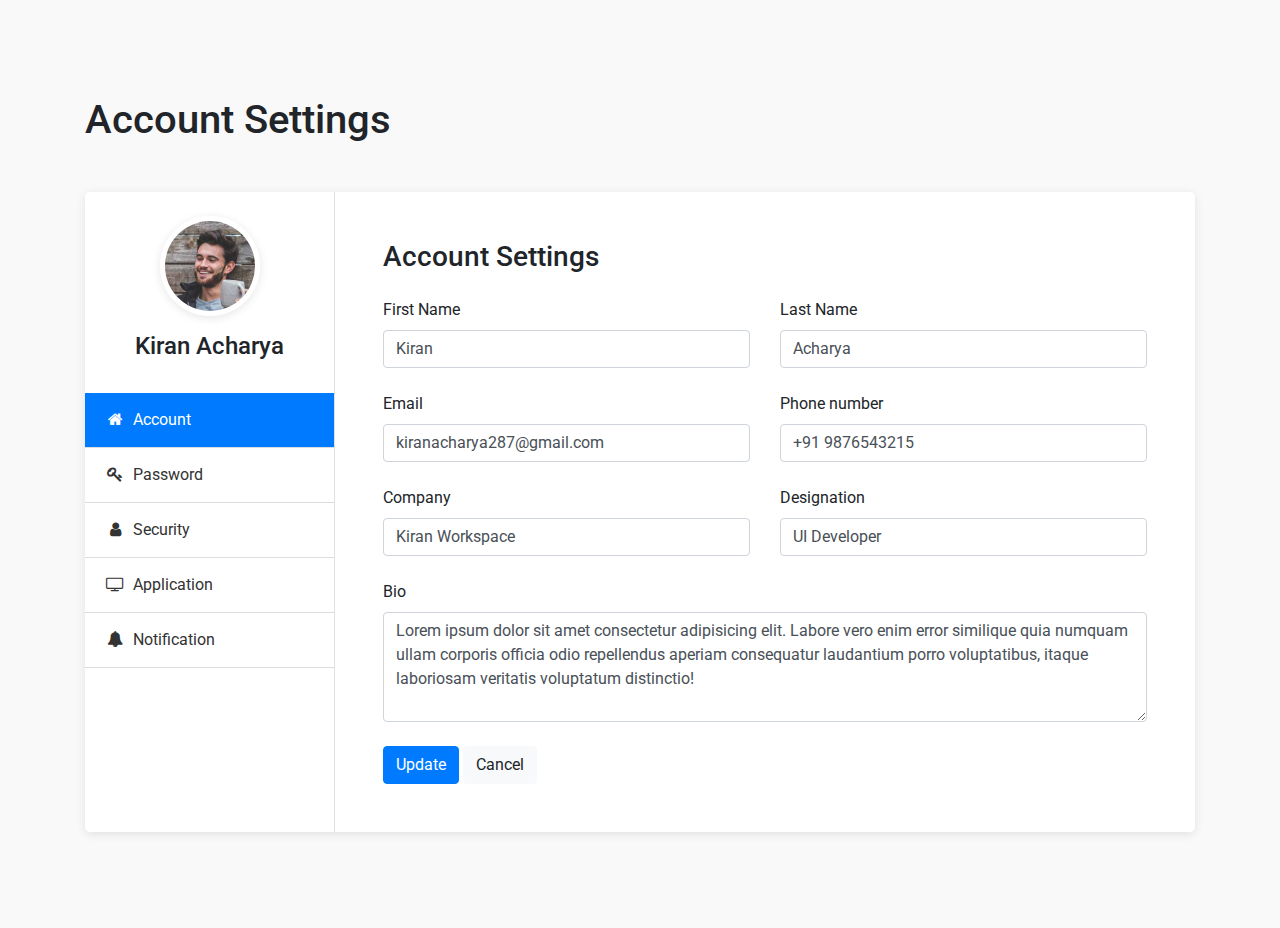
==== account-settings/index.html @ 582276eb "init" ====
<!DOCTYPE html>
<html lang="en">
<head>
	<meta charset="UTF-8">
	<title>Account Settings UI Design</title>
	<meta content="width=device-width, initial-scale=1, maximum-scale=1, user-scalable=no" name="viewport">
	<link rel="stylesheet" type="text/css" href="https://stackpath.bootstrapcdn.com/bootstrap/4.3.1/css/bootstrap.min.css">
	<link rel="stylesheet" href="https://stackpath.bootstrapcdn.com/font-awesome/4.7.0/css/font-awesome.min.css">
	<link rel="stylesheet" type="text/css" href="css/style.css">
</head>
<body>
	<section class="py-5 my-5">
		<div class="container">
			<h1 class="mb-5">Account Settings</h1>
			<div class="bg-white shadow rounded-lg d-block d-sm-flex">
				<div class="profile-tab-nav border-right">
					<div class="p-4">
						<div class="img-circle text-center mb-3">
							<img src="img/user2.jpg" alt="Image" class="shadow">
						</div>
						<h4 class="text-center">Kiran Acharya</h4>
					</div>
					<div class="nav flex-column nav-pills" id="v-pills-tab" role="tablist" aria-orientation="vertical">
						<a class="nav-link active" id="account-tab" data-toggle="pill" href="#account" role="tab" aria-controls="account" aria-selected="true">
							<i class="fa fa-home text-center mr-1"></i> 
							Account
						</a>
						<a class="nav-link" id="password-tab" data-toggle="pill" href="#password" role="tab" aria-controls="password" aria-selected="false">
							<i class="fa fa-key text-center mr-1"></i> 
							Password
						</a>
						<a class="nav-link" id="security-tab" data-toggle="pill" href="#security" role="tab" aria-controls="security" aria-selected="false">
							<i class="fa fa-user text-center mr-1"></i> 
							Security
						</a>
						<a class="nav-link" id="application-tab" data-toggle="pill" href="#application" role="tab" aria-controls="application" aria-selected="false">
							<i class="fa fa-tv text-center mr-1"></i> 
							Application
						</a>
						<a class="nav-link" id="notification-tab" data-toggle="pill" href="#notification" role="tab" aria-controls="notification" aria-selected="false">
							<i class="fa fa-bell text-center mr-1"></i> 
							Notification
						</a>
					</div>
				</div>
				<div class="tab-content p-4 p-md-5" id="v-pills-tabContent">
					<div class="tab-pane fade show active" id="account" role="tabpanel" aria-labelledby="account-tab">
						<h3 class="mb-4">Account Settings</h3>
						<div class="row">
							<div class="col-md-6">
								<div class="form-group">
								  	<label>First Name</label>
								  	<input type="text" class="form-control" value="Kiran">
								</div>
							</div>
							<div class="col-md-6">
								<div class="form-group">
								  	<label>Last Name</label>
								  	<input type="text" class="form-control" value="Acharya">
								</div>
							</div>
							<div class="col-md-6">
								<div class="form-group">
								  	<label>Email</label>
								  	<input type="text" class="form-control" value="kiranacharya287@gmail.com">
								</div>
							</div>
							<div class="col-md-6">
								<div class="form-group">
								  	<label>Phone number</label>
								  	<input type="text" class="form-control" value="+91 9876543215">
								</div>
							</div>
							<div class="col-md-6">
								<div class="form-group">
								  	<label>Company</label>
								  	<input type="text" class="form-control" value="Kiran Workspace">
								</div>
							</div>
							<div class="col-md-6">
								<div class="form-group">
								  	<label>Designation</label>
								  	<input type="text" class="form-control" value="UI Developer">
								</div>
							</div>
							<div class="col-md-12">
								<div class="form-group">
								  	<label>Bio</label>
									<textarea class="form-control" rows="4">Lorem ipsum dolor sit amet consectetur adipisicing elit. Labore vero enim error similique quia numquam ullam corporis officia odio repellendus aperiam consequatur laudantium porro voluptatibus, itaque laboriosam veritatis voluptatum distinctio!</textarea>
								</div>
							</div>
						</div>
						<div>
							<button class="btn btn-primary">Update</button>
							<button class="btn btn-light">Cancel</button>
						</div>
					</div>
					<div class="tab-pane fade" id="password" role="tabpanel" aria-labelledby="password-tab">
						<h3 class="mb-4">Password Settings</h3>
						<div class="row">
							<div class="col-md-6">
								<div class="form-group">
								  	<label>Old password</label>
								  	<input type="password" class="form-control">
								</div>
							</div>
						</div>
						<div class="row">
							<div class="col-md-6">
								<div class="form-group">
								  	<label>New password</label>
								  	<input type="password" class="form-control">
								</div>
							</div>
							<div class="col-md-6">
								<div class="form-group">
								  	<label>Confirm new password</label>
								  	<input type="password" class="form-control">
								</div>
							</div>
						</div>
						<div>
							<button class="btn btn-primary">Update</button>
							<button class="btn btn-light">Cancel</button>
						</div>
					</div>
					<div class="tab-pane fade" id="security" role="tabpanel" aria-labelledby="security-tab">
						<h3 class="mb-4">Security Settings</h3>
						<div class="row">
							<div class="col-md-6">
								<div class="form-group">
								  	<label>Login</label>
								  	<input type="text" class="form-control">
								</div>
							</div>
							<div class="col-md-6">
								<div class="form-group">
								  	<label>Two-factor auth</label>
								  	<input type="text" class="form-control">
								</div>
							</div>
							<div class="col-md-6">
								<div class="form-group">
									<div class="form-check">
										<input class="form-check-input" type="checkbox" value="" id="recovery">
										<label class="form-check-label" for="recovery">
										Recovery
										</label>
									</div>
								</div>
							</div>
						</div>
						<div>
							<button class="btn btn-primary">Update</button>
							<button class="btn btn-light">Cancel</button>
						</div>
					</div>
					<div class="tab-pane fade" id="application" role="tabpanel" aria-labelledby="application-tab">
						<h3 class="mb-4">Application Settings</h3>
						<div class="row">
							<div class="col-md-6">
								<div class="form-group">
									<div class="form-check">
										<input class="form-check-input" type="checkbox" value="" id="app-check">
										<label class="form-check-label" for="app-check">
										App check
										</label>
									</div>
									<div class="form-check">
										<input class="form-check-input" type="checkbox" value="" id="defaultCheck2" >
										<label class="form-check-label" for="defaultCheck2">
										Lorem ipsum dolor sit.
										</label>
									</div>
								</div>
							</div>
						</div>
						<div>
							<button class="btn btn-primary">Update</button>
							<button class="btn btn-light">Cancel</button>
						</div>
					</div>
					<div class="tab-pane fade" id="notification" role="tabpanel" aria-labelledby="notification-tab">
						<h3 class="mb-4">Notification Settings</h3>
						<div class="form-group">
							<div class="form-check">
								<input class="form-check-input" type="checkbox" value="" id="notification1">
								<label class="form-check-label" for="notification1">
									Lorem ipsum dolor sit amet consectetur adipisicing elit. Dolorum accusantium accusamus, neque cupiditate quis
								</label>
							</div>
						</div>
						<div class="form-group">
							<div class="form-check">
								<input class="form-check-input" type="checkbox" value="" id="notification2" >
								<label class="form-check-label" for="notification2">
									hic nesciunt repellat perferendis voluptatum totam porro eligendi.
								</label>
							</div>
						</div>
						<div class="form-group">
							<div class="form-check">
								<input class="form-check-input" type="checkbox" value="" id="notification3" >
								<label class="form-check-label" for="notification3">
									commodi fugiat molestiae tempora corporis. Sed dignissimos suscipit
								</label>
							</div>
						</div>
						<div>
							<button class="btn btn-primary">Update</button>
							<button class="btn btn-light">Cancel</button>
						</div>
					</div>
				</div>
			</div>
		</div>
	</section>


	<script src="https://code.jquery.com/jquery-3.2.1.slim.min.js"></script>
	<script src="https://cdnjs.cloudflare.com/ajax/libs/popper.js/1.12.9/umd/popper.min.js"></script>
	<script src="https://maxcdn.bootstrapcdn.com/bootstrap/4.0.0/js/bootstrap.min.js"></script>
</body>
</html>
---- account-settings/css/style.css ----
@import url("https://fonts.googleapis.com/css?family=Roboto:300,400,500,700&display=swap");
body {
	background: #f9f9f9;
	font-family: "Roboto", sans-serif;
}

.shadow {
	box-shadow: 0 2px 10px rgba(0, 0, 0, 0.1) !important;
}

.profile-tab-nav {
	min-width: 250px;
}

.tab-content {
	flex: 1;
}

.form-group {
	margin-bottom: 1.5rem;
}

.nav-pills a.nav-link {
	padding: 15px 20px;
	border-bottom: 1px solid #ddd;
	border-radius: 0;
	color: #333;
}
.nav-pills a.nav-link i {
	width: 20px;
}

.img-circle img {
	height: 100px;
	width: 100px;
	border-radius: 100%;
	border: 5px solid #fff;
}
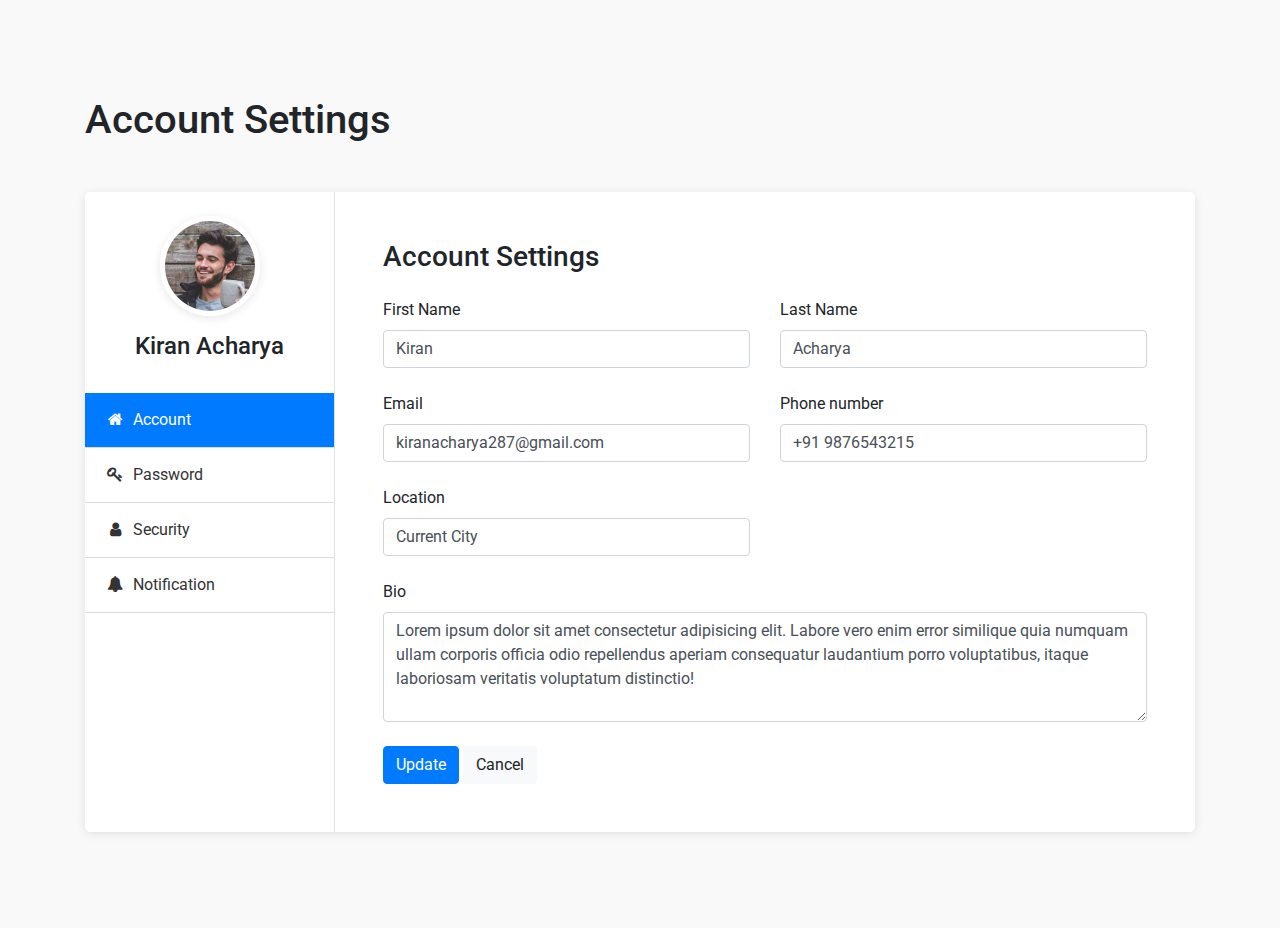
==== commit b900b79d: "init" ====
--- a/account-settings/index.html
+++ b/account-settings/index.html
@@ -32,10 +32,6 @@
 						<a class="nav-link" id="security-tab" data-toggle="pill" href="#security" role="tab" aria-controls="security" aria-selected="false">
 							<i class="fa fa-user text-center mr-1"></i> 
 							Security
-						</a>
-						<a class="nav-link" id="application-tab" data-toggle="pill" href="#application" role="tab" aria-controls="application" aria-selected="false">
-							<i class="fa fa-tv text-center mr-1"></i> 
-							Application
 						</a>
 						<a class="nav-link" id="notification-tab" data-toggle="pill" href="#notification" role="tab" aria-controls="notification" aria-selected="false">
 							<i class="fa fa-bell text-center mr-1"></i> 
@@ -73,14 +69,8 @@
 							</div>
 							<div class="col-md-6">
 								<div class="form-group">
-								  	<label>Company</label>
-								  	<input type="text" class="form-control" value="Kiran Workspace">
-								</div>
-							</div>
-							<div class="col-md-6">
-								<div class="form-group">
-								  	<label>Designation</label>
-								  	<input type="text" class="form-control" value="UI Developer">
+								  	<label>Location</label>
+								  	<input type="text" class="form-control" value="Current City">
 								</div>
 							</div>
 							<div class="col-md-12">
@@ -144,32 +134,7 @@
 									<div class="form-check">
 										<input class="form-check-input" type="checkbox" value="" id="recovery">
 										<label class="form-check-label" for="recovery">
-										Recovery
-										</label>
-									</div>
-								</div>
-							</div>
-						</div>
-						<div>
-							<button class="btn btn-primary">Update</button>
-							<button class="btn btn-light">Cancel</button>
-						</div>
-					</div>
-					<div class="tab-pane fade" id="application" role="tabpanel" aria-labelledby="application-tab">
-						<h3 class="mb-4">Application Settings</h3>
-						<div class="row">
-							<div class="col-md-6">
-								<div class="form-group">
-									<div class="form-check">
-										<input class="form-check-input" type="checkbox" value="" id="app-check">
-										<label class="form-check-label" for="app-check">
-										App check
-										</label>
-									</div>
-									<div class="form-check">
-										<input class="form-check-input" type="checkbox" value="" id="defaultCheck2" >
-										<label class="form-check-label" for="defaultCheck2">
-										Lorem ipsum dolor sit.
+										Notify my email for changes.
 										</label>
 									</div>
 								</div>
@@ -186,7 +151,7 @@
 							<div class="form-check">
 								<input class="form-check-input" type="checkbox" value="" id="notification1">
 								<label class="form-check-label" for="notification1">
-									Lorem ipsum dolor sit amet consectetur adipisicing elit. Dolorum accusantium accusamus, neque cupiditate quis
+									Do you want to also have your email notified?
 								</label>
 							</div>
 						</div>
@@ -194,15 +159,7 @@
 							<div class="form-check">
 								<input class="form-check-input" type="checkbox" value="" id="notification2" >
 								<label class="form-check-label" for="notification2">
-									hic nesciunt repellat perferendis voluptatum totam porro eligendi.
-								</label>
-							</div>
-						</div>
-						<div class="form-group">
-							<div class="form-check">
-								<input class="form-check-input" type="checkbox" value="" id="notification3" >
-								<label class="form-check-label" for="notification3">
-									commodi fugiat molestiae tempora corporis. Sed dignissimos suscipit
+									Do you want to be notified with similar looking items?
 								</label>
 							</div>
 						</div>
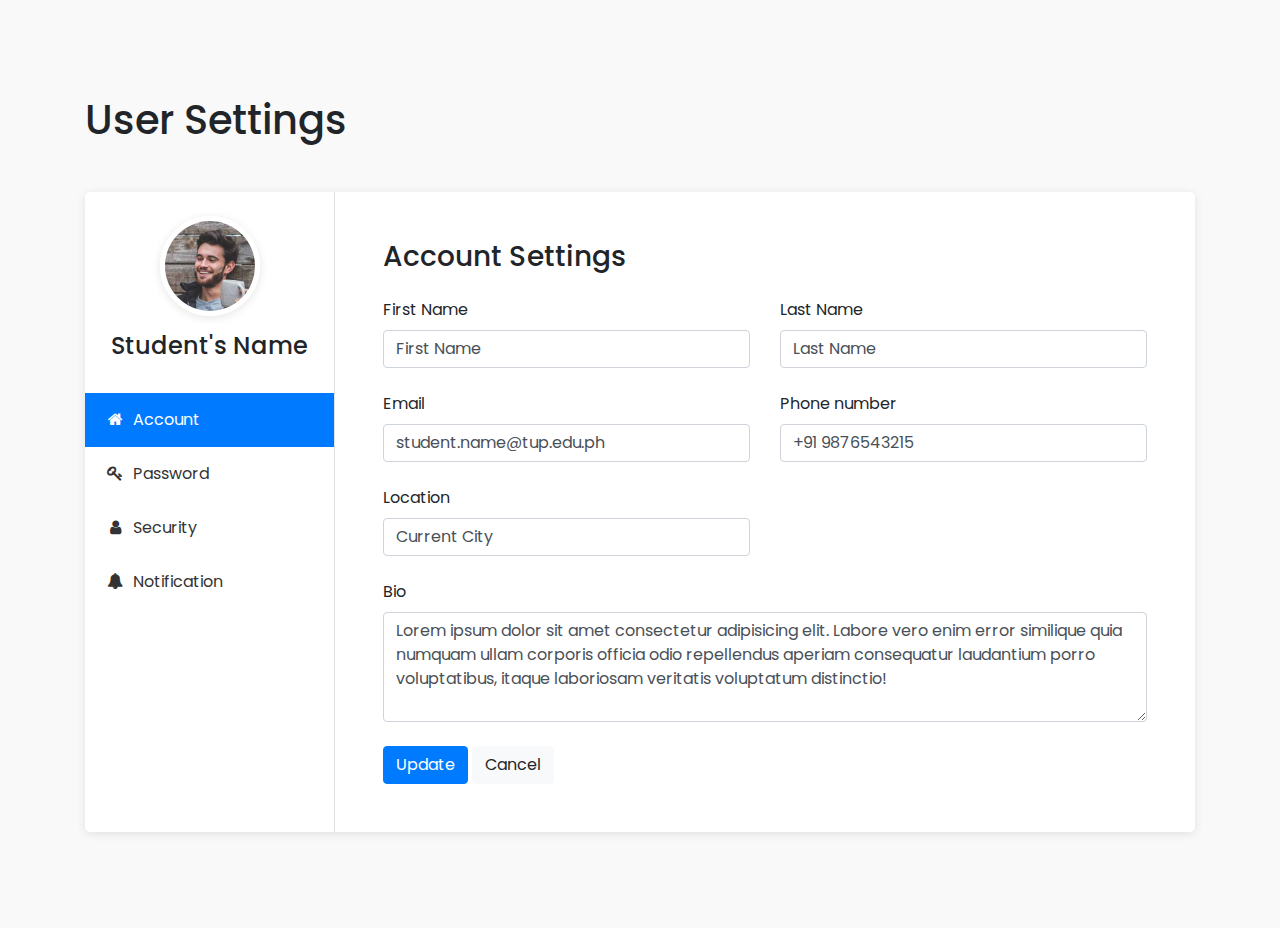
==== commit 73ca7935: "Merge branch 'master' of https://github.com/Cheesauce/lofou" ====
--- a/account-settings/index.html
+++ b/account-settings/index.html
@@ -2,7 +2,7 @@
 <html lang="en">
 <head>
 	<meta charset="UTF-8">
-	<title>Account Settings UI Design</title>
+	<title>Account Settings Page</title>
 	<meta content="width=device-width, initial-scale=1, maximum-scale=1, user-scalable=no" name="viewport">
 	<link rel="stylesheet" type="text/css" href="https://stackpath.bootstrapcdn.com/bootstrap/4.3.1/css/bootstrap.min.css">
 	<link rel="stylesheet" href="https://stackpath.bootstrapcdn.com/font-awesome/4.7.0/css/font-awesome.min.css">
@@ -11,14 +11,14 @@
 <body>
 	<section class="py-5 my-5">
 		<div class="container">
-			<h1 class="mb-5">Account Settings</h1>
+			<h1 class="mb-5">User Settings</h1>
 			<div class="bg-white shadow rounded-lg d-block d-sm-flex">
 				<div class="profile-tab-nav border-right">
 					<div class="p-4">
 						<div class="img-circle text-center mb-3">
 							<img src="img/user2.jpg" alt="Image" class="shadow">
 						</div>
-						<h4 class="text-center">Kiran Acharya</h4>
+						<h4 class="text-center">Student's Name</h4>
 					</div>
 					<div class="nav flex-column nav-pills" id="v-pills-tab" role="tablist" aria-orientation="vertical">
 						<a class="nav-link active" id="account-tab" data-toggle="pill" href="#account" role="tab" aria-controls="account" aria-selected="true">
@@ -39,6 +39,10 @@
 						</a>
 					</div>
 				</div>
+
+				<!-- Tab Sections -->
+
+				<!-- Account Tab-->
 				<div class="tab-content p-4 p-md-5" id="v-pills-tabContent">
 					<div class="tab-pane fade show active" id="account" role="tabpanel" aria-labelledby="account-tab">
 						<h3 class="mb-4">Account Settings</h3>
@@ -46,19 +50,19 @@
 							<div class="col-md-6">
 								<div class="form-group">
 								  	<label>First Name</label>
-								  	<input type="text" class="form-control" value="Kiran">
+								  	<input type="text" class="form-control" value="First Name">
 								</div>
 							</div>
 							<div class="col-md-6">
 								<div class="form-group">
 								  	<label>Last Name</label>
-								  	<input type="text" class="form-control" value="Acharya">
+								  	<input type="text" class="form-control" value="Last Name">
 								</div>
 							</div>
 							<div class="col-md-6">
 								<div class="form-group">
 								  	<label>Email</label>
-								  	<input type="text" class="form-control" value="kiranacharya287@gmail.com">
+								  	<input type="text" class="form-control" value="student.name@tup.edu.ph">
 								</div>
 							</div>
 							<div class="col-md-6">
@@ -85,6 +89,8 @@
 							<button class="btn btn-light">Cancel</button>
 						</div>
 					</div>
+
+					<!-- Change Password Tab-->
 					<div class="tab-pane fade" id="password" role="tabpanel" aria-labelledby="password-tab">
 						<h3 class="mb-4">Password Settings</h3>
 						<div class="row">
@@ -114,6 +120,8 @@
 							<button class="btn btn-light">Cancel</button>
 						</div>
 					</div>
+					
+					<!-- Security Tab-->
 					<div class="tab-pane fade" id="security" role="tabpanel" aria-labelledby="security-tab">
 						<h3 class="mb-4">Security Settings</h3>
 						<div class="row">
@@ -145,6 +153,8 @@
 							<button class="btn btn-light">Cancel</button>
 						</div>
 					</div>
+
+					<!-- Notifications Tab-->
 					<div class="tab-pane fade" id="notification" role="tabpanel" aria-labelledby="notification-tab">
 						<h3 class="mb-4">Notification Settings</h3>
 						<div class="form-group">
--- a/account-settings/css/style.css
+++ b/account-settings/css/style.css
@@ -1,7 +1,8 @@
 @import url("https://fonts.googleapis.com/css?family=Roboto:300,400,500,700&display=swap");
+@import url('https://fonts.googleapis.com/css2?family=Poppins:ital,wght@0,300;1,100&display=swap');
 body {
 	background: #f9f9f9;
-	font-family: "Roboto", sans-serif;
+	font-family: "Poppins";
 }
 
 .shadow {
@@ -22,7 +23,6 @@
 
 .nav-pills a.nav-link {
 	padding: 15px 20px;
-	border-bottom: 1px solid #ddd;
 	border-radius: 0;
 	color: #333;
 }
@@ -30,6 +30,11 @@
 	width: 20px;
 }
 
+.nav a:hover{
+	color:rgba(253, 68, 68, 0.836);
+	cursor: pointer;
+	transform: scale(1.1);
+}
 .img-circle img {
 	height: 100px;
 	width: 100px;
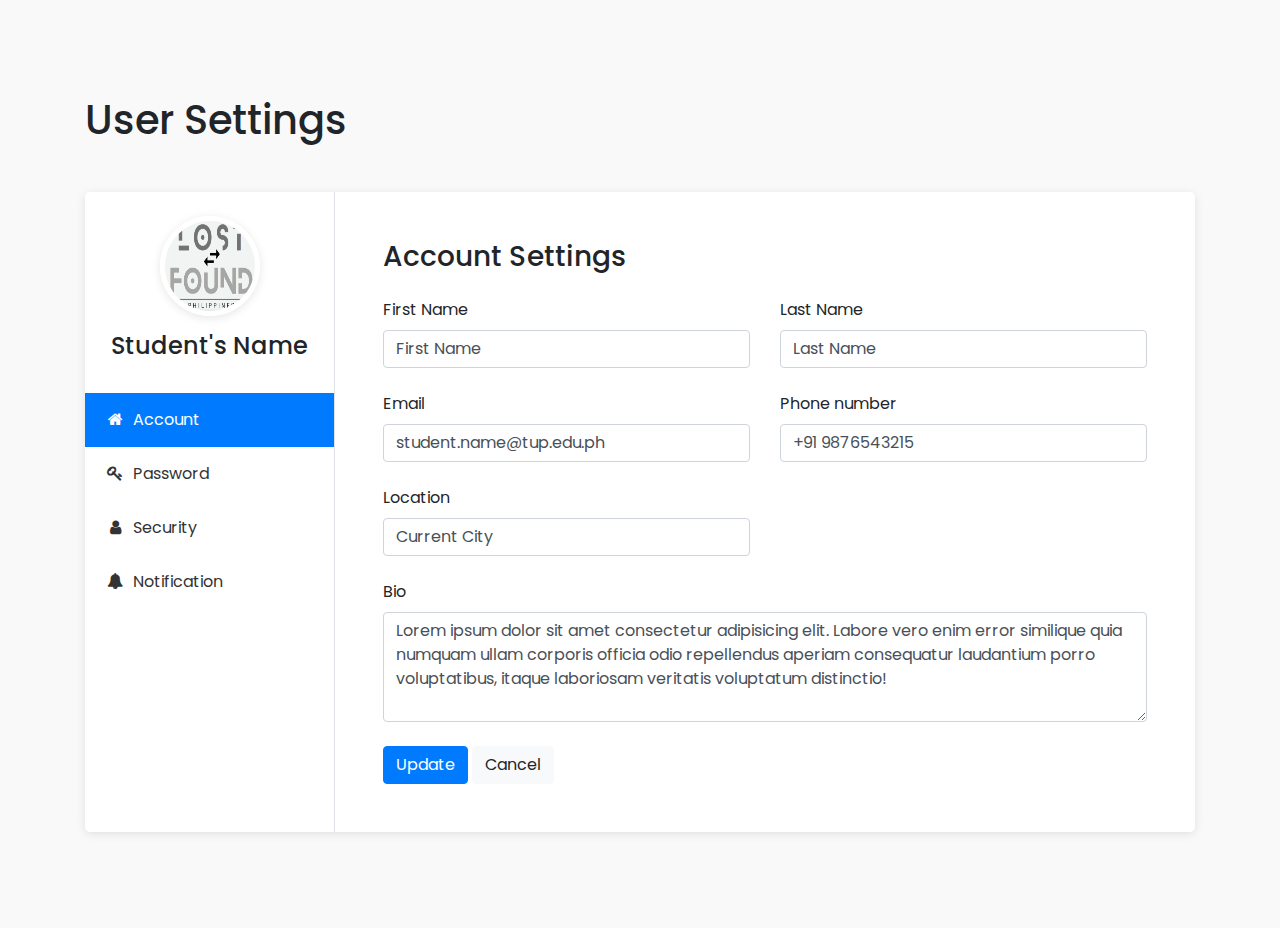
==== commit 291449ce: "init" ====
--- a/account-settings/index.html
+++ b/account-settings/index.html
@@ -16,7 +16,7 @@
 				<div class="profile-tab-nav border-right">
 					<div class="p-4">
 						<div class="img-circle text-center mb-3">
-							<img src="img/user2.jpg" alt="Image" class="shadow">
+							<img src="img/defaulticon.jpg" alt="Image" class="shadow">
 						</div>
 						<h4 class="text-center">Student's Name</h4>
 					</div>
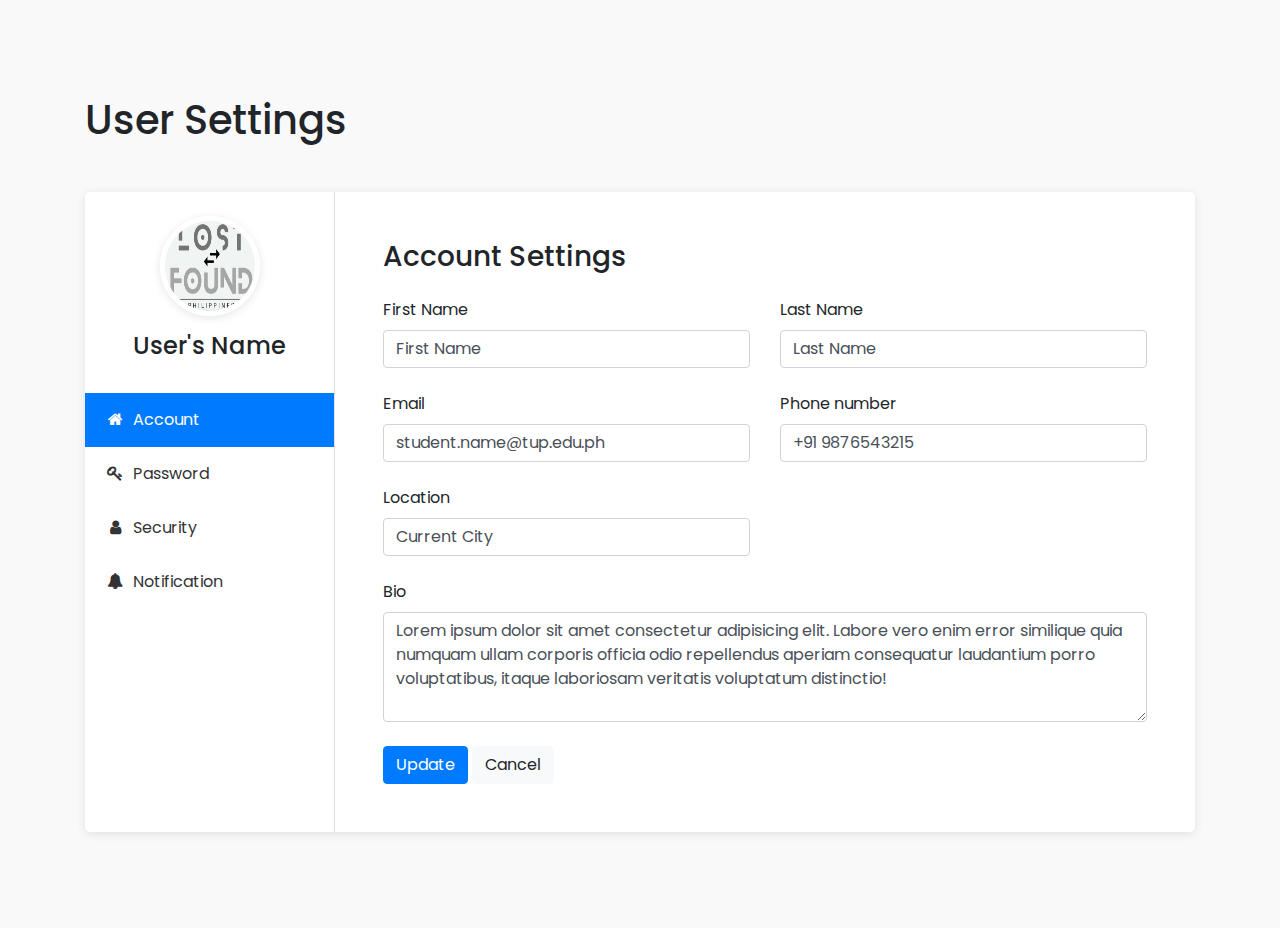
==== commit b92dcdc0: "init" ====
--- a/account-settings/index.html
+++ b/account-settings/index.html
@@ -18,7 +18,7 @@
 						<div class="img-circle text-center mb-3">
 							<img src="img/defaulticon.jpg" alt="Image" class="shadow">
 						</div>
-						<h4 class="text-center">Student's Name</h4>
+						<h4 class="text-center">User's Name</h4>
 					</div>
 					<div class="nav flex-column nav-pills" id="v-pills-tab" role="tablist" aria-orientation="vertical">
 						<a class="nav-link active" id="account-tab" data-toggle="pill" href="#account" role="tab" aria-controls="account" aria-selected="true">
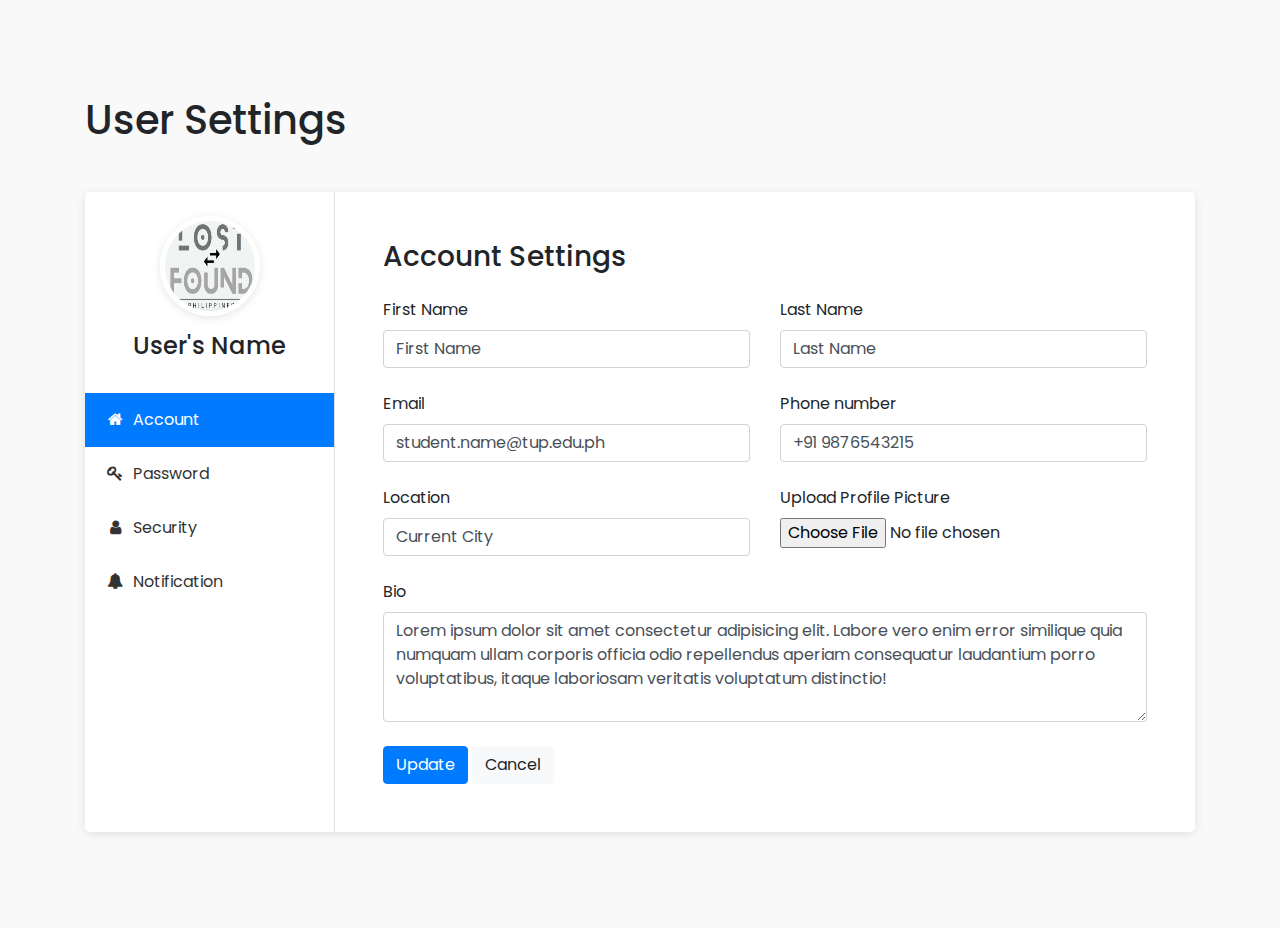
==== commit 144f191b: "init" ====
--- a/account-settings/index.html
+++ b/account-settings/index.html
@@ -75,6 +75,12 @@
 								<div class="form-group">
 								  	<label>Location</label>
 								  	<input type="text" class="form-control" value="Current City">
+								</div>
+							</div>
+							<div class="col-md-6">
+								<div class="form-group">
+									<label>Upload Profile Picture</label>
+									<input type="file" id="file">
 								</div>
 							</div>
 							<div class="col-md-12">
